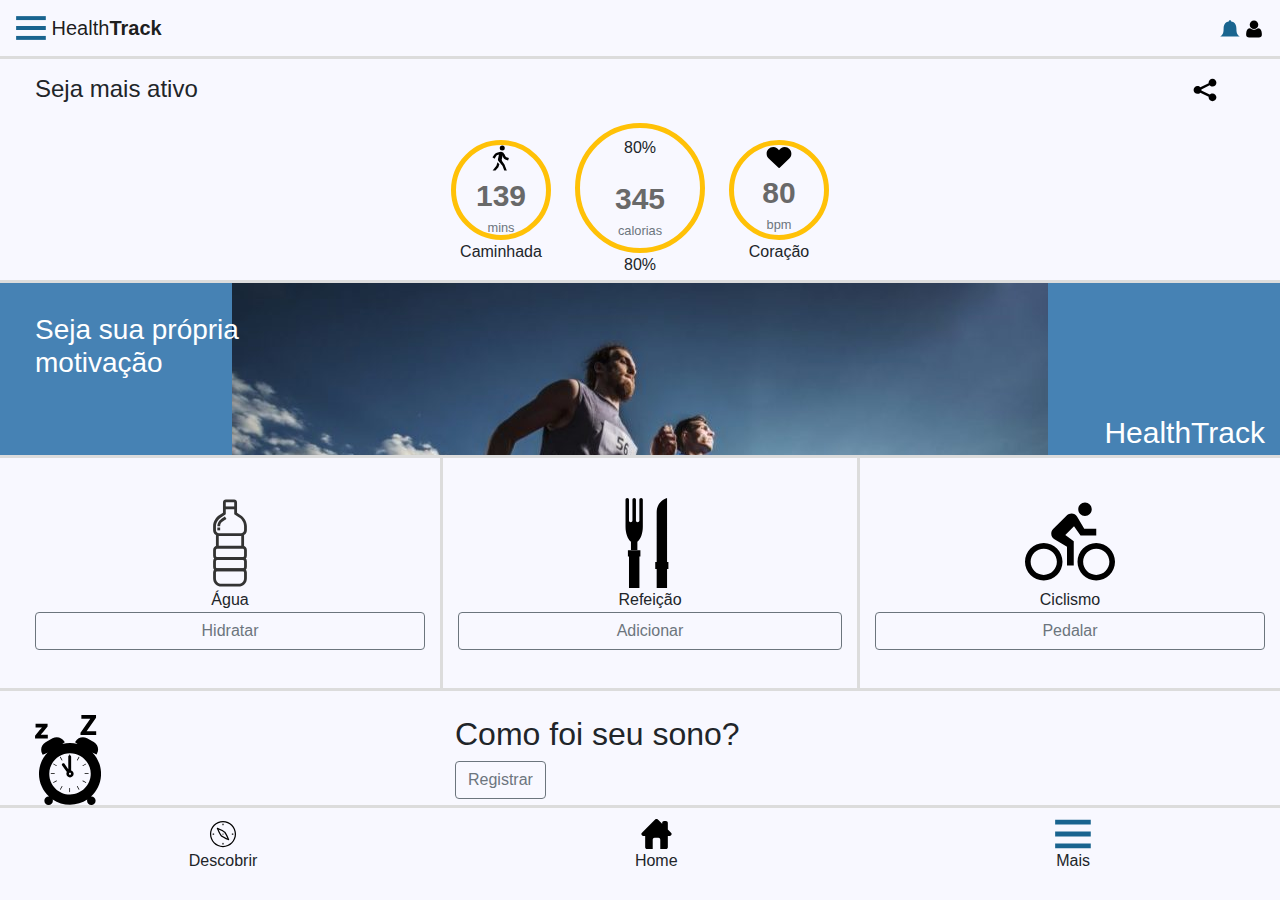
==== index.html @ cf5501c8 "inicial" ====
<!doctype html>
<html lang="en">

<head>
    <!-- Required meta tags -->
    <meta charset="utf-8">
    <meta name="viewport" content="width=device-width, initial-scale=1, shrink-to-fit=no">

    <!-- Bootstrap CSS -->
    <link rel="stylesheet" href="https://maxcdn.bootstrapcdn.com/bootstrap/4.0.0/css/bootstrap.min.css"
        integrity="sha384-Gn5384xqQ1aoWXA+058RXPxPg6fy4IWvTNh0E263XmFcJlSAwiGgFAW/dAiS6JXm" crossorigin="anonymous">
    <link rel="stylesheet" href="styles.css">

    <title>Health Track</title>
</head>

<body>
    <!-- Image and text -->
    <nav class="navbar navbar-light">
        <a class="navbar-brand" href="#">
            <img src="img/Navicon.svg" width="30" height="30" class="d-inline-block align-top" alt="">
            Health<strong>Track</strong>
        </a>
        <div>
            <img src="img/Vector.svg" alt="notificacoes" />
            <a href="profile.html">
                <img src="img/user.svg" width="20" alt="perfil" />
            </a>
        </div>
    </nav>
    <div class="container-fluid">
        <div class="row ht-form ">
            <div class="col-sm-11 mt-3 mb-2">
                <h4>Seja mais ativo</h4>
            </div>
            <div class="col-sm-1 mt-3">
                <img src="img/share.svg" width="30" alt="compartilhar" />
            </div>
        </div>
        <div class="row d-flex justify-content-center">
            <div>
                <div class="border border-warning ht-pie rounded-circle d-flex flex-column justify-content-center">
                    <img src="img/walk.svg" alt="walk icon" height="30" />
                    <div class="text-center">139</div>
                    <small class="text-muted text-center">
                        mins
                    </small>
                </div>
                <p class="text-center">Caminhada</p>
            </div>

            <div class="d-flex flex-column justify-content-center ml-4 mr-4">
                <div
                    class="border border-warning ht-pie-2 rounded-circle d-flex flex-column justify-content-center align-items-center">
                    <p class="text-center">80%</p>
                    <div class="text-center">345</div>
                    <small class="text-muted text-center">
                        calorias
                    </small>
                </div>
                <div class="text-center">80%</div>
            </div>
            <div>
                <div class="border border-warning ht-pie rounded-circle d-flex flex-column justify-content-center">
                    <img src="img/heart-full.svg" alt="walk icon" height="25" />
                    <div class="text-center">80</div>
                    <small class="text-muted text-center">
                        bpm
                    </small>
                </div>
                <p class="text-center">Coração</p>
            </div>
        </div>
        <div class="row ht-form ht-bg-img">
            <div class="col">
                <h3 class="ht-h3">Seja sua própria <br />motivação</h3>
                <div class="ht-text">Health<strong>Track</strong></div>

            </div>
        </div>
        <div class="row ht-form">
            <div class="col-4 d-flex flex-column ht-card">
                <img src="img/water.svg" height="90" alt="water">
                <div class="text-center">Água</div>
                <button type="button" class="btn btn-outline-secondary">Hidratar</button>
            </div>
            <div class="col-4 d-flex flex-column ht-card-center">
                <img src="img/food.svg" height="90" alt="food">
                <div class="text-center">Refeição</div>
                <button type="button" class="btn btn-outline-secondary">Adicionar</button>
            </div>

            <div class="col-4 d-flex flex-column ht-card">
                <img src="img/bike.svg" height="90" alt="bike">
                <div class="text-center">Ciclismo</div>
                <button type="button" class="btn btn-outline-secondary">Pedalar</button>
            </div>
        </div>
        <div class="row ht-form">
            <div class="col-4 pt-4">
                <img src="img/clock.svg" height="90" alt="bike">

            </div>
            <div class="col-8 pt-4">
                <h2 class="h2">Como foi seu sono?</h2>
                <button type="button" class="btn btn-outline-secondary">Registrar</button>

            </div>
        </div>
    </div>
    <div class="footer d-flex justify-content-around">
        <div class="d-flex flex-column justify-content-center">
            <img src="img/explorer.svg" height="30" alt="explorar">
            <div class="text-center">Descobrir</div>
        </div>
        <div class="d-flex flex-column justify-content-center">
            <img src="img/home.svg" height="30" alt="home">
            <div class="text-center">Home</div>
        </div>
        <div class="d-flex flex-column justify-content-center">
            <img src="img/Navicon.svg" height="30" alt="Mais">
            <div class="text-center">Mais</div>
        </div>
    </div>
    </div>

    <!-- Optional JavaScript -->
    <!-- jQuery first, then Popper.js, then Bootstrap JS -->
    <script src="https://code.jquery.com/jquery-3.2.1.slim.min.js"
        integrity="sha384-KJ3o2DKtIkvYIK3UENzmM7KCkRr/rE9/Qpg6aAZGJwFDMVNA/GpGFF93hXpG5KkN"
        crossorigin="anonymous"></script>
    <script src="https://cdnjs.cloudflare.com/ajax/libs/popper.js/1.12.9/umd/popper.min.js"
        integrity="sha384-ApNbgh9B+Y1QKtv3Rn7W3mgPxhU9K/ScQsAP7hUibX39j7fakFPskvXusvfa0b4Q"
        crossorigin="anonymous"></script>
    <script src="https://maxcdn.bootstrapcdn.com/bootstrap/4.0.0/js/bootstrap.min.js"
        integrity="sha384-JZR6Spejh4U02d8jOt6vLEHfe/JQGiRRSQQxSfFWpi1MquVdAyjUar5+76PVCmYl"
        crossorigin="anonymous"></script>
</body>

</html>
---- styles.css ----
body{
    background-color: #f8f8ff;

}

.ht-form {
    background-color: #f8f8ff;
    padding-left:20px;
    border-top: 3px solid #dcdcdc;
}

.ht-btn{
    width:300px;
    margin: 40px auto;
}

input[type=text], input[type=email] {
    display: inline-block;
    color: black;
    box-sizing: border-box;
    background-color: rgba(0,0,0,0.0);
    border: none;
  }

  .ht-pie{
      background-color: #f8f8ff;
      width:100px;
      height:100px;
      border-width: 5px !important;
      margin-top:20px;
  }

    .ht-pie-2{
      background-color: #f8f8ff;
      width:130px;
      height:130px;
      border-width: 5px !important;
  }

  .ht-pie-2 div {
    font-size: 30px;
    font-weight: bolder;
    color:#696969;
  }

    .ht-pie div {
      font-size: 30px;
      font-weight: bolder;
      color:#696969;
    }

  .ht-bg-img{
    background-image: url("img/esportes.jpg");
    background-color: #4682B4;
    background-repeat: no-repeat, repeat;
    background-position: center top;
  }

  .ht-card{
      padding-top: 40px;
      height:230px;
    
  }
  
  .ht-card-center{
      padding-top: 40px;
      height:230px;
     border-left: 3px solid #dcdcdc;
    border-right: 3px solid #dcdcdc;
 }

 .footer {
    
    width:100%;
    height:80px;
    border-top: 3px solid #dcdcdc;
    background-color: #f8f8ff;
}

.ht-text{
    color:#fff;
    text-align: right;
    font-size: 30px;
    font-weight: lighter;
    margin-top: 30px;;
}

.ht-h3{
    color:#fff;
    margin-top: 30px;;
}
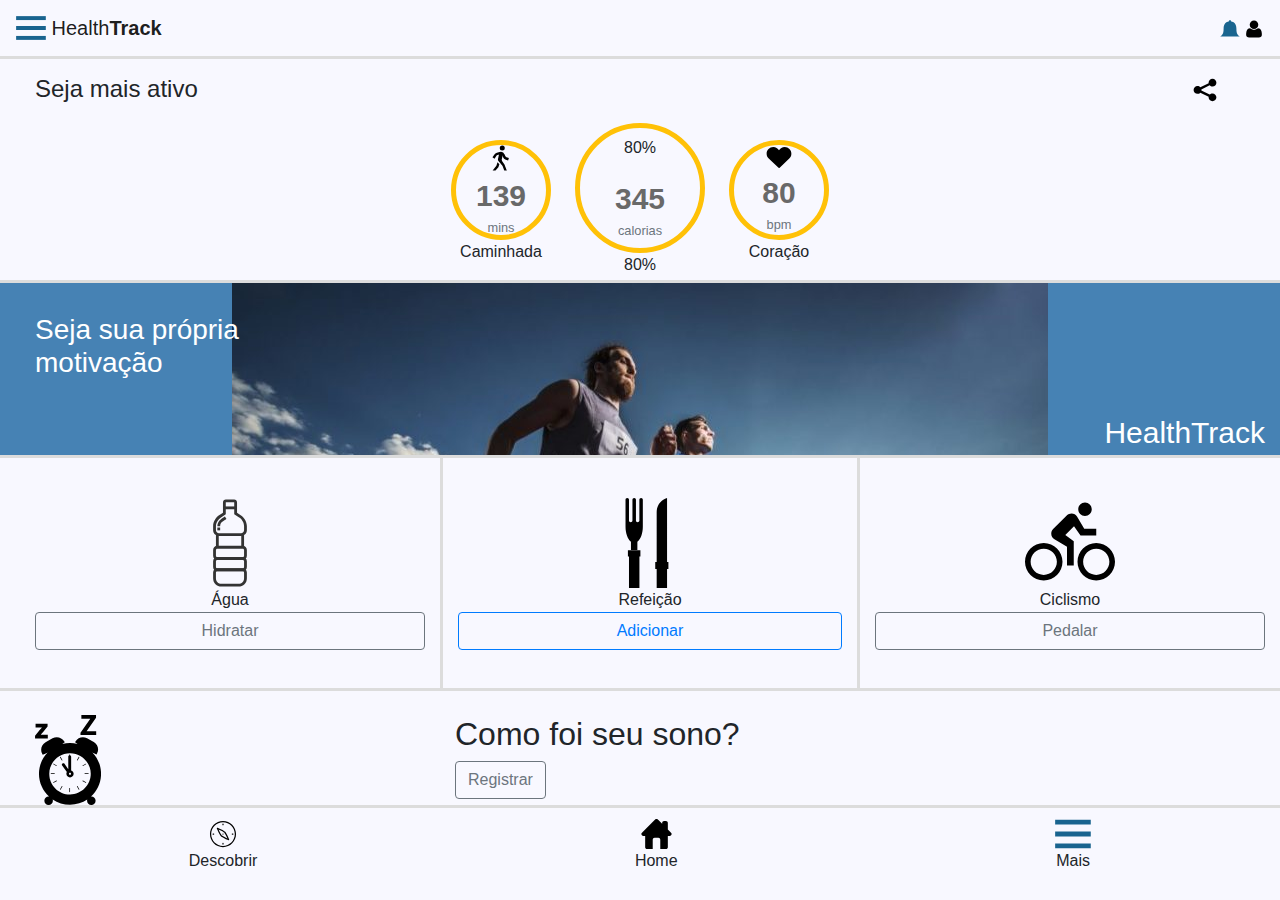
==== commit 36c81713: "Ajuste do botão de alimentação para btn-primary na index" ====
--- a/index.html
+++ b/index.html
@@ -5,7 +5,7 @@
     <!-- Required meta tags -->
     <meta charset="utf-8">
     <meta name="viewport" content="width=device-width, initial-scale=1, shrink-to-fit=no">
-
+    <meta name="author" content="Elvis de Andrade">
     <!-- Bootstrap CSS -->
     <link rel="stylesheet" href="https://maxcdn.bootstrapcdn.com/bootstrap/4.0.0/css/bootstrap.min.css"
         integrity="sha384-Gn5384xqQ1aoWXA+058RXPxPg6fy4IWvTNh0E263XmFcJlSAwiGgFAW/dAiS6JXm" crossorigin="anonymous">
@@ -87,7 +87,7 @@
             <div class="col-4 d-flex flex-column ht-card-center">
                 <img src="img/food.svg" height="90" alt="food">
                 <div class="text-center">Refeição</div>
-                <button type="button" class="btn btn-outline-secondary">Adicionar</button>
+                <button type="button" class="btn btn-outline-primary">Adicionar</button>
             </div>
 
             <div class="col-4 d-flex flex-column ht-card">
